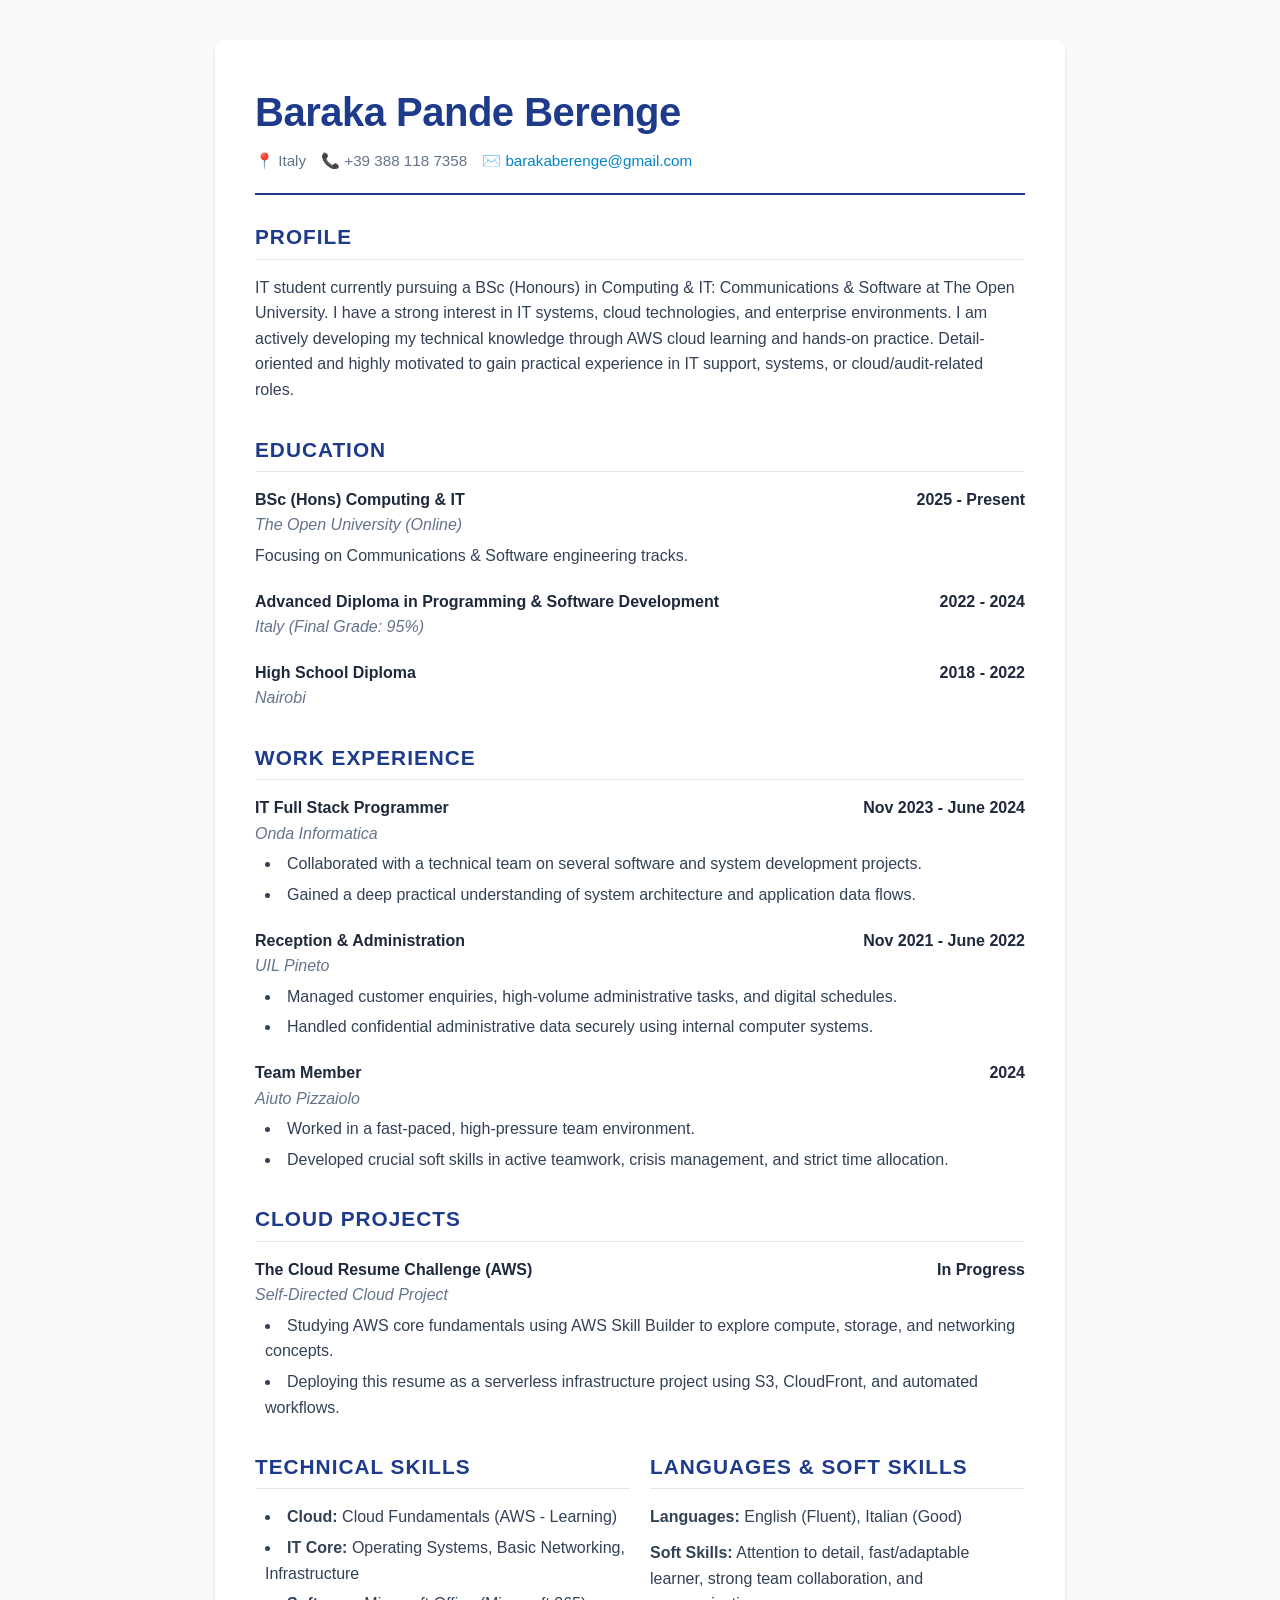
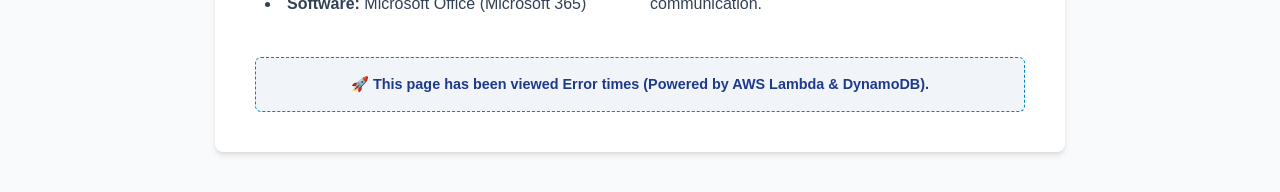
==== cv.html @ 804c8a34 "Clean tracking infrastructure configurations" ====
<!DOCTYPE html>
<html lang="en">
<head>
    <meta charset="UTF-8">
    <meta name="viewport" content="width=device-width, initial-scale=1.0">
    <title>Baraka Pande Berenge - CV</title>
    <style>
        /* Modern CSS Reset & Variables */
        :root {
            --primary-color: #1e3a8a; /* Deep Navy Blue for professional look */
            --secondary-color: #0284c7; /* Sky Blue for highlights */
            --text-color: #334155; /* Dark Slate for readability */
            --bg-color: #f8fafc; /* Light grey/blue background */
            --card-bg: #ffffff;
        }

        * {
            margin: 0;
            padding: 0;
            box-space: border-box;
            box-sizing: border-box;
        }

        body {
            font-family: 'Segoe UI', Tahoma, Geneva, Verdana, sans-serif;
            line-height: 1.6;
            color: var(--text-color);
            background-color: var(--bg-color);
            padding: 40px 20px;
        }

        .cv-container {
            max-width: 850px;
            margin: 0 auto;
            background: var(--card-bg);
            padding: 40px;
            border-radius: 8px;
            box-shadow: 0 4px 6px -1px rgba(0, 0, 0, 0.1), 0 2px 4px -1px rgba(0, 0, 0, 0.06);
        }

        /* Header Section */
        header {
            border-bottom: 2px solid var(--primary-color);
            padding-bottom: 20px;
            margin-bottom: 25px;
        }

        h1 {
            color: var(--primary-color);
            font-size: 2.5rem;
            letter-spacing: -0.5px;
            margin-bottom: 5px;
        }

        .contact-info {
            display: flex;
            flex-wrap: wrap;
            gap: 15px;
            font-size: 0.95rem;
            color: #64748b;
        }

        .contact-info a {
            color: var(--secondary-color);
            text-decoration: none;
        }

        .contact-info a:hover {
            text-decoration: underline;
        }

        /* Layout Sections */
        section {
            margin-bottom: 30px;
        }

        h2 {
            color: var(--primary-color);
            font-size: 1.3rem;
            text-transform: uppercase;
            letter-spacing: 1px;
            margin-bottom: 15px;
            border-bottom: 1px solid #e2e8f0;
            padding-bottom: 5px;
        }

        p {
            margin-bottom: 10px;
        }

        /* Job & Education Cards */
        .entry {
            margin-bottom: 20px;
        }

        .entry-header {
            display: flex;
            justify-content: space-between;
            align-items: baseline;
            font-weight: bold;
            color: #1e293b;
        }

        .entry-sub {
            font-style: italic;
            color: #64748b;
            margin-bottom: 5px;
        }

        ul {
            list-style-position: inside;
            margin-left: 10px;
        }

        li {
            margin-bottom: 5px;
        }

        /* Grid Layout for Skills/Languages */
        .skills-grid {
            display: grid;
            grid-template-columns: repeat(auto-fit, minmax(220px, 1fr));
            gap: 20px;
        }

        .skills-category h3 {
            font-size: 1.05rem;
            color: var(--secondary-color);
            margin-bottom: 8px;
        }

        /* Visitor Counter Badge Placeholder for later */
        .counter-box {
            margin-top: 30px;
            padding: 15px;
            background: #f1f5f9;
            border-radius: 6px;
            text-align: center;
            font-size: 0.9rem;
            font-weight: bold;
            color: var(--primary-color);
            border: 1px dashed var(--secondary-color);
        }

        /* Responsive adjustments */
        @media (max-width: 600px) {
            body { padding: 10px; }
            .cv-container { padding: 20px; }
            .entry-header { flex-direction: column; }
        }
    </style>
</head>
<body>

<div class="cv-container">
    <header>
        <h1>Baraka Pande Berenge</h1>
        <div class="contact-info">
            <span>📍 Italy</span>
            <span>📞 +39 388 118 7358</span>
            <span>✉️ <a href="mailto:barakaberenge@gmail.com">barakaberenge@gmail.com</a></span>
        </div>
    </header>

    <section id="profile">
        <h2>Profile</h2>
        <p>IT student currently pursuing a BSc (Honours) in Computing & IT: Communications & Software at The Open University. I have a strong interest in IT systems, cloud technologies, and enterprise environments. I am actively developing my technical knowledge through AWS cloud learning and hands-on practice. Detail-oriented and highly motivated to gain practical experience in IT support, systems, or cloud/audit-related roles.</p>
    </section>

    <section id="education">
        <h2>Education</h2>
        <div class="entry">
            <div class="entry-header">
                <span>BSc (Hons) Computing & IT</span>
                <span>2025 - Present</span>
            </div>
            <div class="entry-sub">The Open University (Online)</div>
            <p>Focusing on Communications & Software engineering tracks.</p>
        </div>
        <div class="entry">
            <div class="entry-header">
                <span>Advanced Diploma in Programming & Software Development</span>
                <span>2022 - 2024</span>
            </div>
            <div class="entry-sub">Italy (Final Grade: 95%)</div>
        </div>
        <div class="entry">
            <div class="entry-header">
                <span>High School Diploma</span>
                <span>2018 - 2022</span>
            </div>
            <div class="entry-sub">Nairobi</div>
        </div>
    </section>

    <section id="experience">
        <h2>Work Experience</h2>
        <div class="entry">
            <div class="entry-header">
                <span>IT Full Stack Programmer</span>
                <span>Nov 2023 - June 2024</span>
            </div>
            <div class="entry-sub">Onda Informatica</div>
            <ul>
                <li>Collaborated with a technical team on several software and system development projects.</li>
                <li>Gained a deep practical understanding of system architecture and application data flows.</li>
            </ul>
        </div>
        <div class="entry">
            <div class="entry-header">
                <span>Reception & Administration</span>
                <span>Nov 2021 - June 2022</span>
            </div>
            <div class="entry-sub">UIL Pineto</div>
            <ul>
                <li>Managed customer enquiries, high-volume administrative tasks, and digital schedules.</li>
                <li>Handled confidential administrative data securely using internal computer systems.</li>
            </ul>
        </div>
        <div class="entry">
            <div class="entry-header">
                <span>Team Member</span>
                <span>2024</span>
            </div>
            <div class="entry-sub">Aiuto Pizzaiolo</div>
            <ul>
                <li>Worked in a fast-paced, high-pressure team environment.</li>
                <li>Developed crucial soft skills in active teamwork, crisis management, and strict time allocation.</li>
            </ul>
        </div>
    </section>

    <section id="projects">
        <h2>Cloud Projects</h2>
        <div class="entry">
            <div class="entry-header">
                <span>The Cloud Resume Challenge (AWS)</span>
                <span>In Progress</span>
            </div>
            <div class="entry-sub">Self-Directed Cloud Project</div>
            <ul>
                <li>Studying AWS core fundamentals using AWS Skill Builder to explore compute, storage, and networking concepts.</li>
                <li>Deploying this resume as a serverless infrastructure project using S3, CloudFront, and automated workflows.</li>
            </ul>
        </div>
    </section>

    <section id="skills-languages">
        <div class="skills-grid">
            <div class="skills-category">
                <h2>Technical Skills</h2>
                <ul>
                    <li><strong>Cloud:</strong> Cloud Fundamentals (AWS - Learning)</li>
                    <li><strong>IT Core:</strong> Operating Systems, Basic Networking, Infrastructure</li>
                    <li><strong>Software:</strong> Microsoft Office (Microsoft 365)</li>
                </ul>
            </div>
            <div class="skills-category">
                <h2>Languages & Soft Skills</h2>
                <p><strong>Languages:</strong> English (Fluent), Italian (Good)</p>
                <p><strong>Soft Skills:</strong> Attention to detail, fast/adaptable learner, strong team collaboration, and communication.</p>
            </div>
        </div>
    </section>

    <div class="counter-box">
        🚀 This page has been viewed <span id="counter">0</span> times (Powered by AWS Lambda & DynamoDB).
    </div>
</div>
<script>
    // Your live production AWS API Gateway Backend Endpoint
    const apiEndpoint = "https://y3ky04adz8.execute-api.eu-north-1.amazonaws.com/getcount";

    async function getVisitorCount() {
        try {
            // Checks to make sure the endpoint string exists and isn't empty
            if (apiEndpoint) {
                const response = await fetch(apiEndpoint);
                const data = await response.json();
                document.getElementById("counter").innerText = data.count;
            } else {
                document.getElementById("counter").innerText = "0 (API pending)";
            }
        } catch (error) {
            console.error("Error fetching visitor count:", error);
            document.getElementById("counter").innerText = "Error";
        }
    }
    
    // When the page loads, call the function
    window.onload = getVisitorCount;
</script>

</body>
</html>
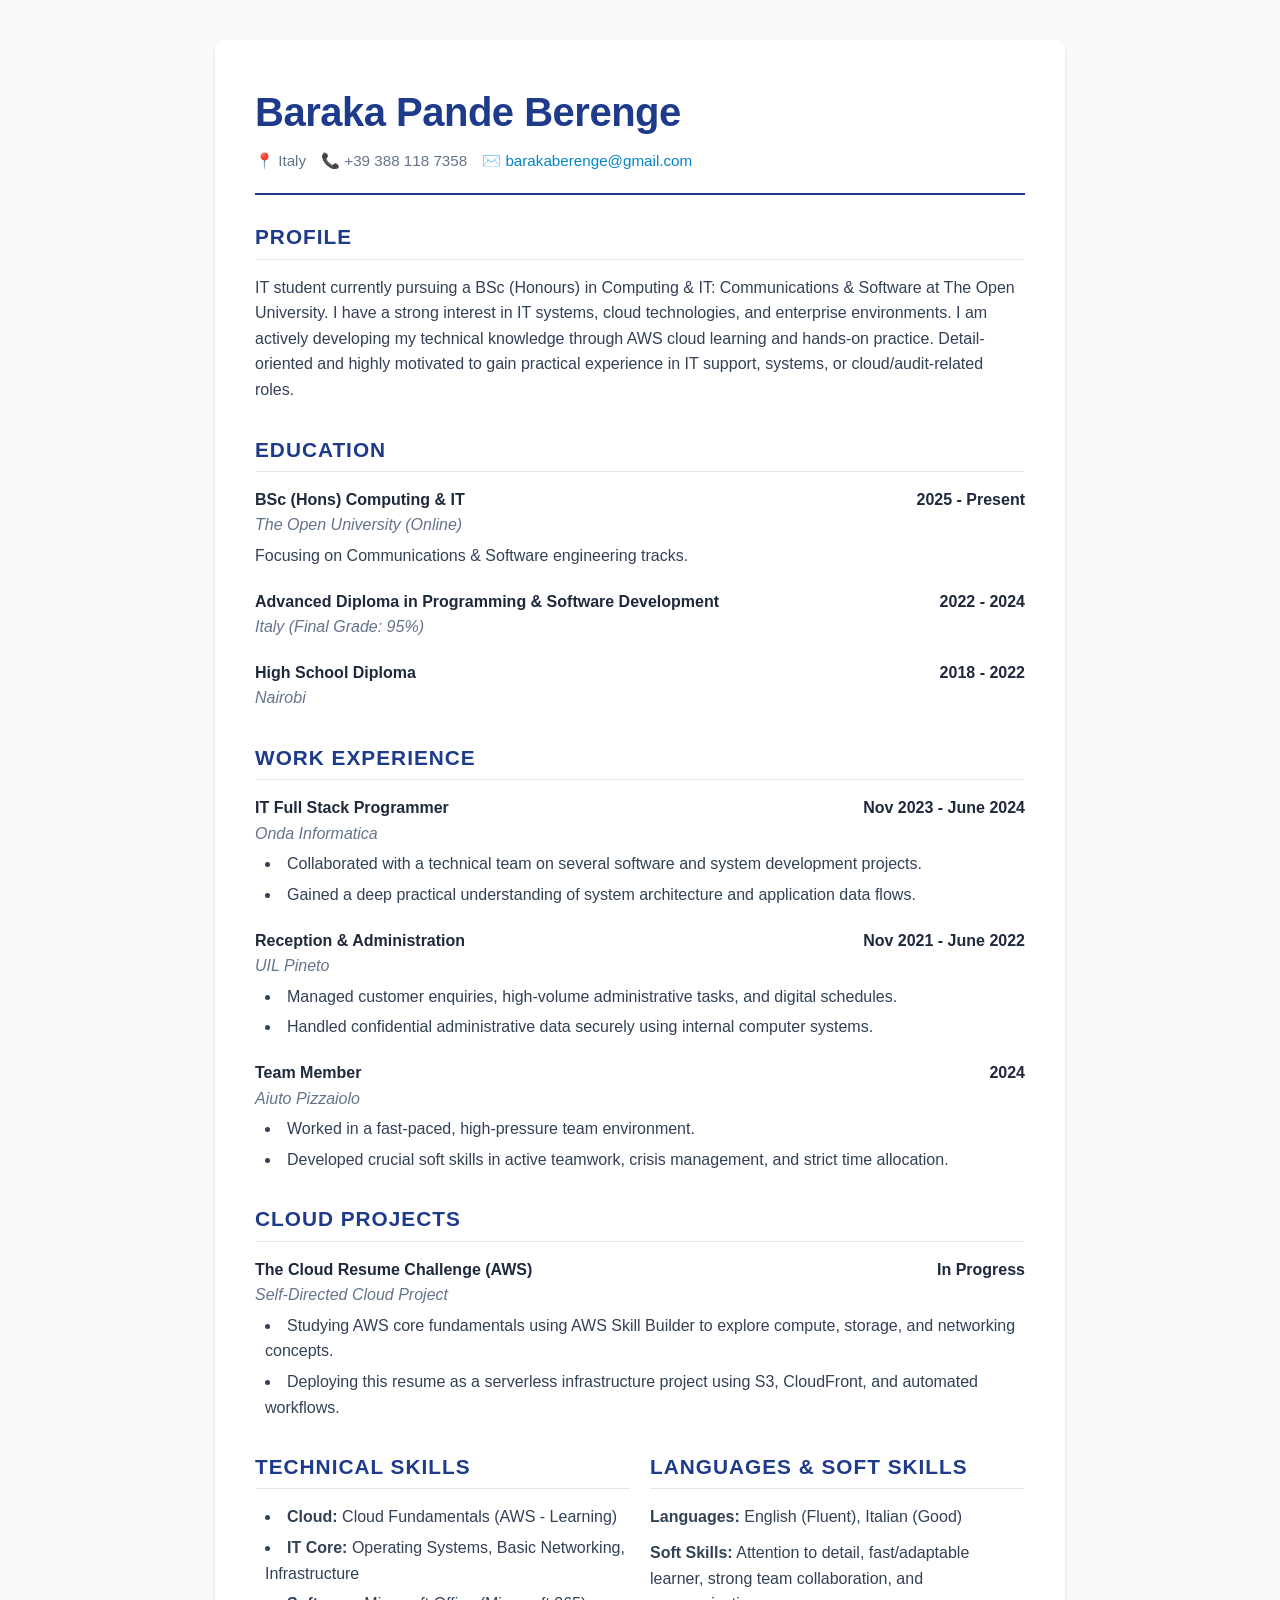
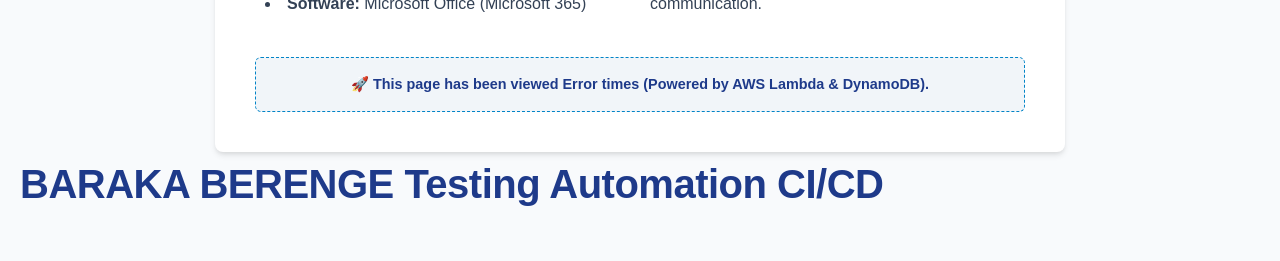
==== commit 055a37f9: "Testing if the AUtomation on Git Works" ====
--- a/cv.html
+++ b/cv.html
@@ -291,5 +291,7 @@
     window.onload = getVisitorCount;
 </script>
 
+<h1>BARAKA BERENGE Testing Automation CI/CD</h1>
+
 </body>
 </html>
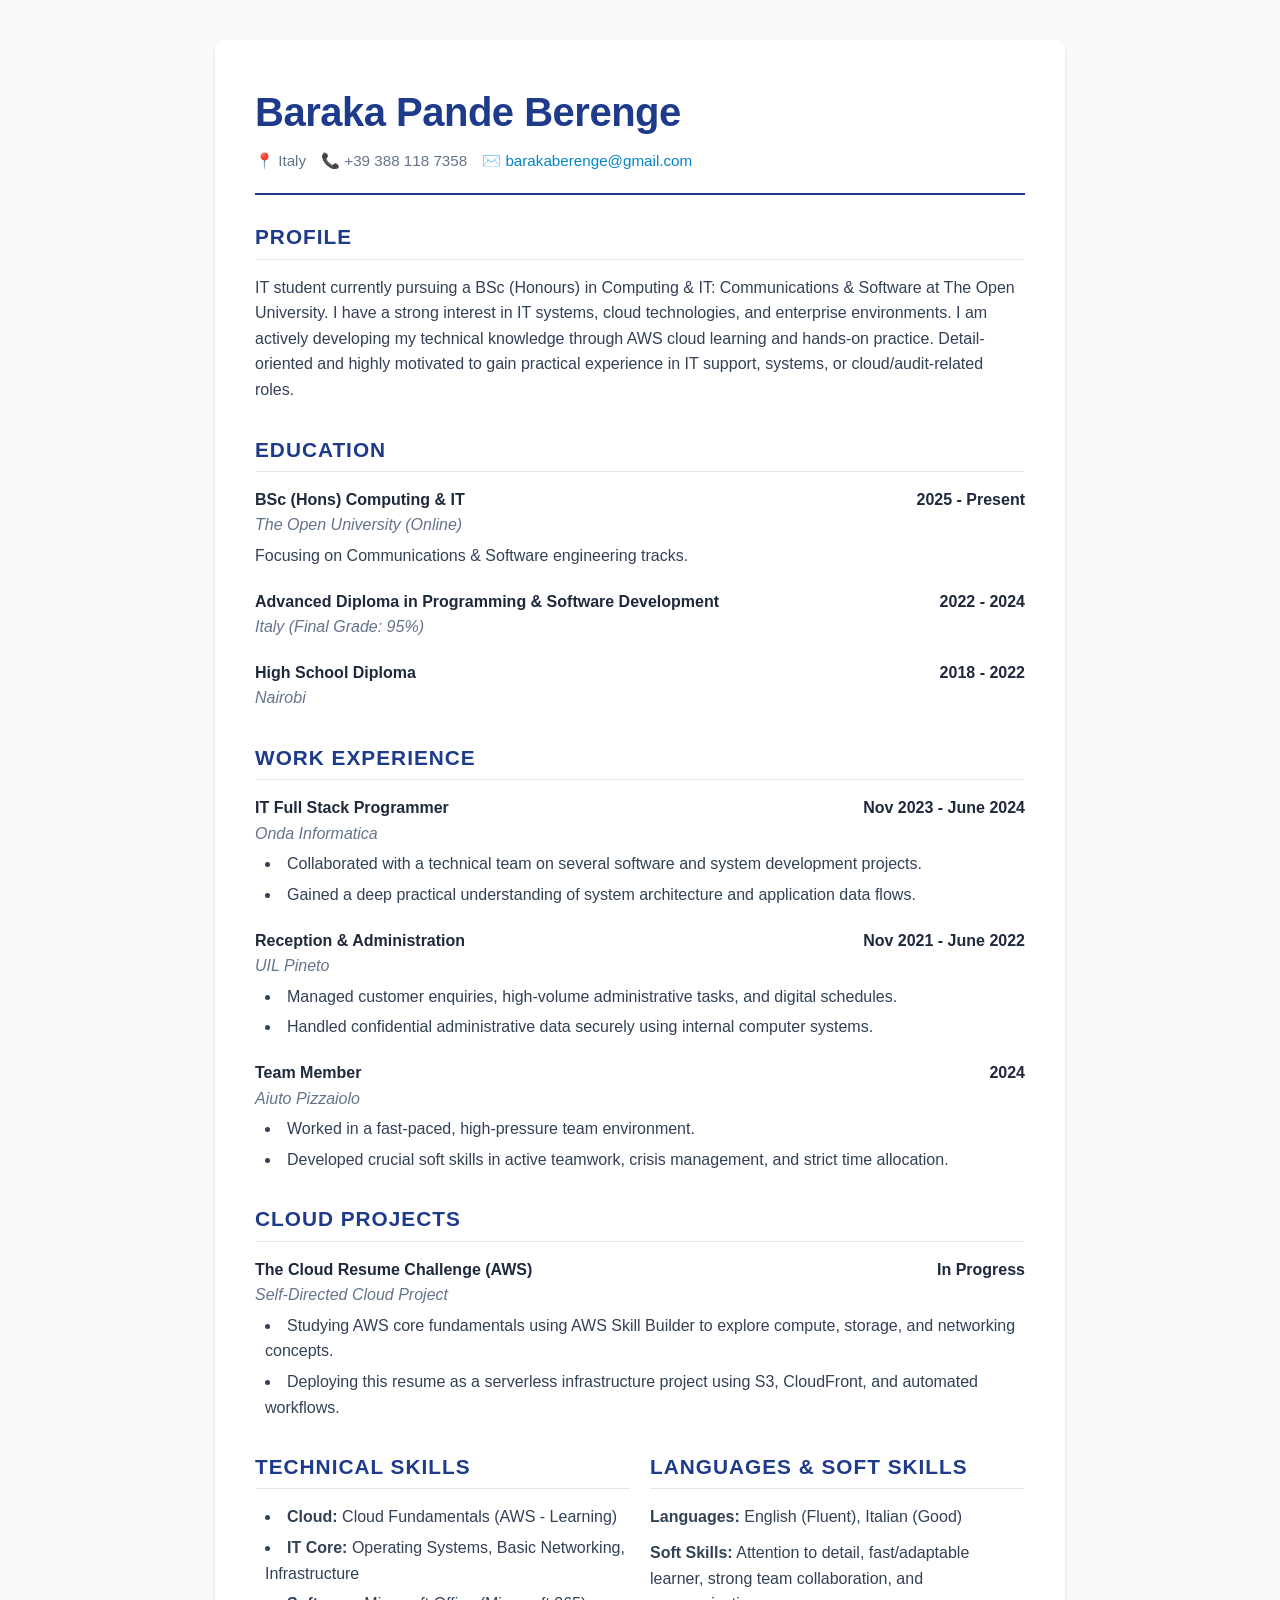
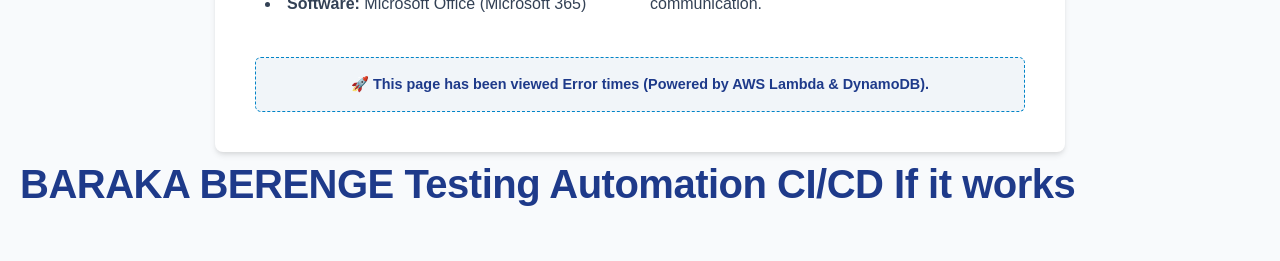
==== commit 4b27ee82: "Retrying Automation Test" ====
--- a/cv.html
+++ b/cv.html
@@ -291,7 +291,7 @@
     window.onload = getVisitorCount;
 </script>
 
-<h1>BARAKA BERENGE Testing Automation CI/CD</h1>
+<h1>BARAKA BERENGE Testing Automation CI/CD If it works</h1>
 
 </body>
 </html>
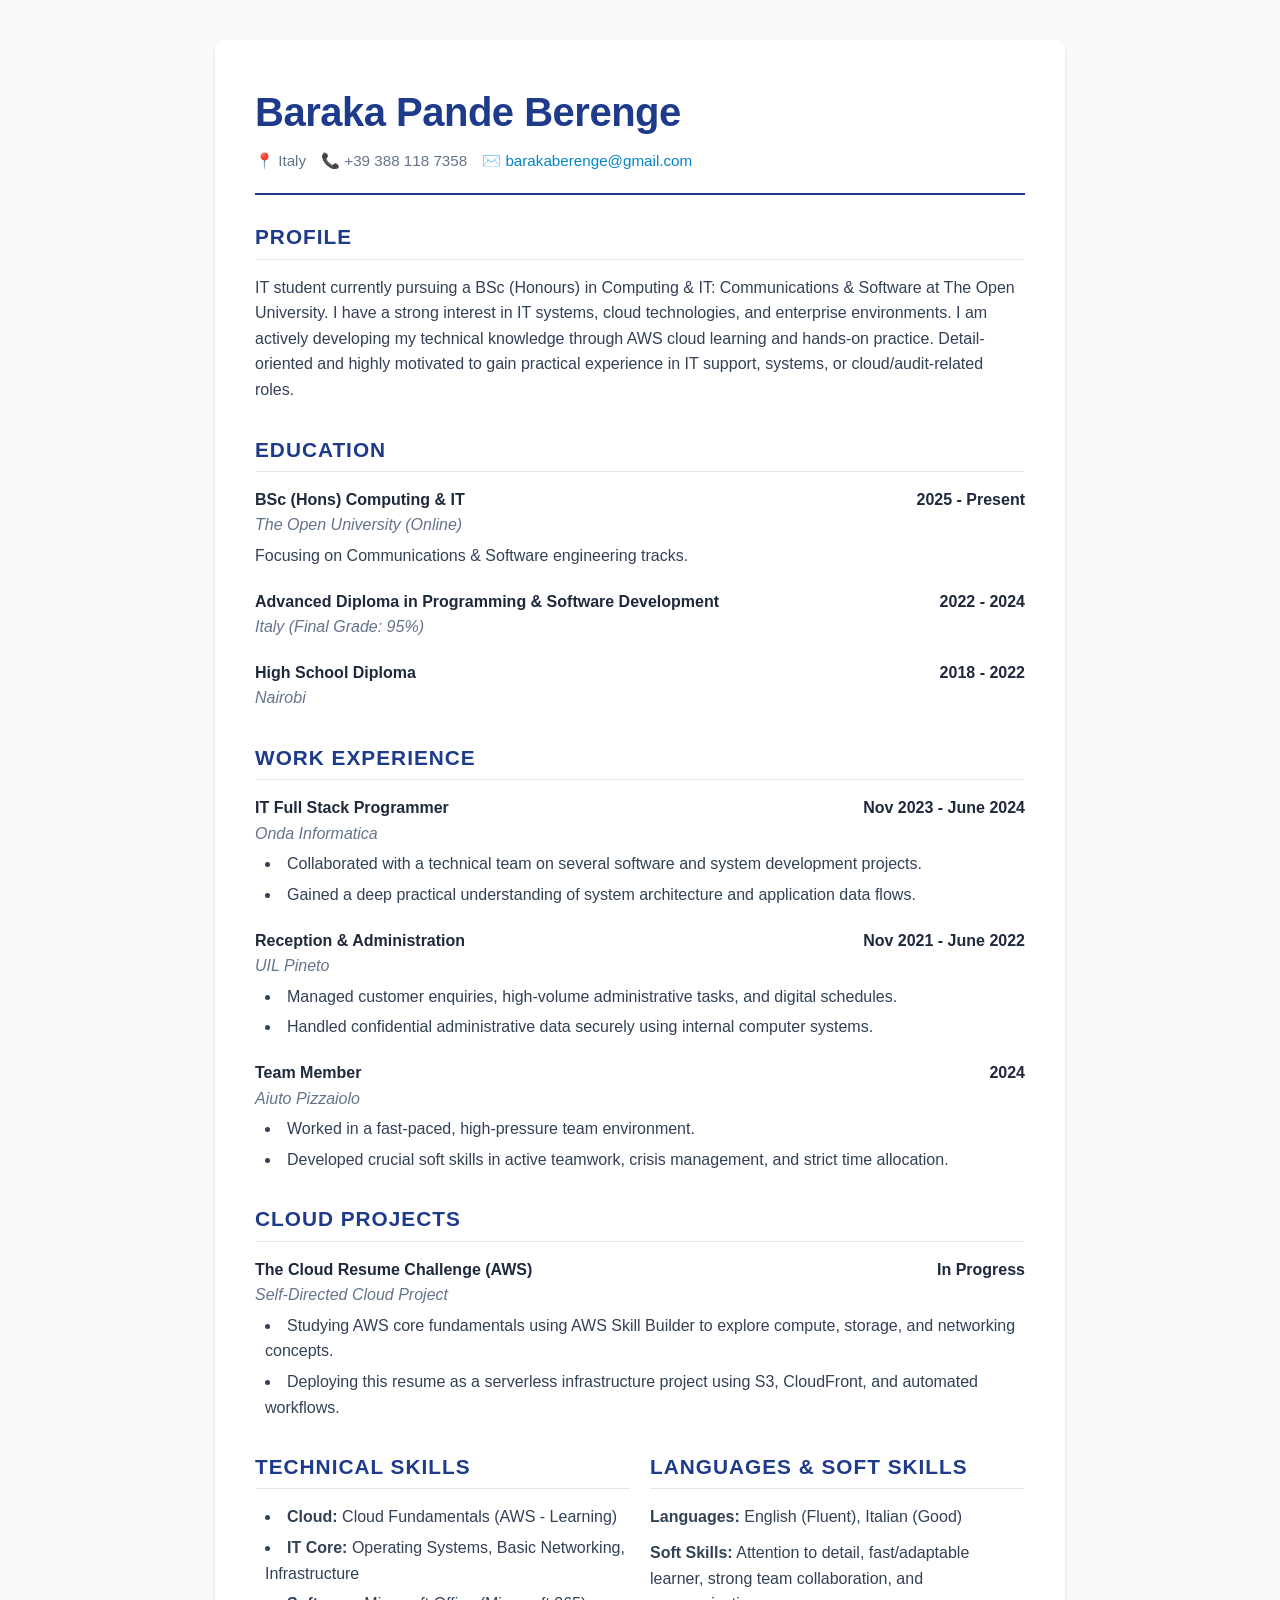
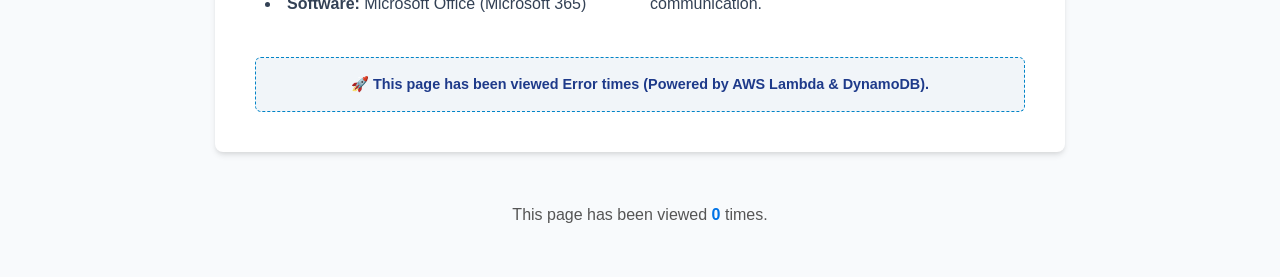
==== commit d28b5701: "Integrated Javascript fetch counter into frontend asset" ====
--- a/cv.html
+++ b/cv.html
@@ -1,297 +1,361 @@
-<!DOCTYPE html>
+<!doctype html>
 <html lang="en">
-<head>
-    <meta charset="UTF-8">
-    <meta name="viewport" content="width=device-width, initial-scale=1.0">
+  <head>
+    <meta charset="UTF-8" />
+    <meta name="viewport" content="width=device-width, initial-scale=1.0" />
     <title>Baraka Pande Berenge - CV</title>
     <style>
-        /* Modern CSS Reset & Variables */
-        :root {
-            --primary-color: #1e3a8a; /* Deep Navy Blue for professional look */
-            --secondary-color: #0284c7; /* Sky Blue for highlights */
-            --text-color: #334155; /* Dark Slate for readability */
-            --bg-color: #f8fafc; /* Light grey/blue background */
-            --card-bg: #ffffff;
+      /* Modern CSS Reset & Variables */
+      :root {
+        --primary-color: #1e3a8a; /* Deep Navy Blue for professional look */
+        --secondary-color: #0284c7; /* Sky Blue for highlights */
+        --text-color: #334155; /* Dark Slate for readability */
+        --bg-color: #f8fafc; /* Light grey/blue background */
+        --card-bg: #ffffff;
+      }
+
+      * {
+        margin: 0;
+        padding: 0;
+        box-space: border-box;
+        box-sizing: border-box;
+      }
+
+      body {
+        font-family: "Segoe UI", Tahoma, Geneva, Verdana, sans-serif;
+        line-height: 1.6;
+        color: var(--text-color);
+        background-color: var(--bg-color);
+        padding: 40px 20px;
+      }
+
+      .cv-container {
+        max-width: 850px;
+        margin: 0 auto;
+        background: var(--card-bg);
+        padding: 40px;
+        border-radius: 8px;
+        box-shadow:
+          0 4px 6px -1px rgba(0, 0, 0, 0.1),
+          0 2px 4px -1px rgba(0, 0, 0, 0.06);
+      }
+
+      /* Header Section */
+      header {
+        border-bottom: 2px solid var(--primary-color);
+        padding-bottom: 20px;
+        margin-bottom: 25px;
+      }
+
+      h1 {
+        color: var(--primary-color);
+        font-size: 2.5rem;
+        letter-spacing: -0.5px;
+        margin-bottom: 5px;
+      }
+
+      .contact-info {
+        display: flex;
+        flex-wrap: wrap;
+        gap: 15px;
+        font-size: 0.95rem;
+        color: #64748b;
+      }
+
+      .contact-info a {
+        color: var(--secondary-color);
+        text-decoration: none;
+      }
+
+      .contact-info a:hover {
+        text-decoration: underline;
+      }
+
+      /* Layout Sections */
+      section {
+        margin-bottom: 30px;
+      }
+
+      h2 {
+        color: var(--primary-color);
+        font-size: 1.3rem;
+        text-transform: uppercase;
+        letter-spacing: 1px;
+        margin-bottom: 15px;
+        border-bottom: 1px solid #e2e8f0;
+        padding-bottom: 5px;
+      }
+
+      p {
+        margin-bottom: 10px;
+      }
+
+      /* Job & Education Cards */
+      .entry {
+        margin-bottom: 20px;
+      }
+
+      .entry-header {
+        display: flex;
+        justify-content: space-between;
+        align-items: baseline;
+        font-weight: bold;
+        color: #1e293b;
+      }
+
+      .entry-sub {
+        font-style: italic;
+        color: #64748b;
+        margin-bottom: 5px;
+      }
+
+      ul {
+        list-style-position: inside;
+        margin-left: 10px;
+      }
+
+      li {
+        margin-bottom: 5px;
+      }
+
+      /* Grid Layout for Skills/Languages */
+      .skills-grid {
+        display: grid;
+        grid-template-columns: repeat(auto-fit, minmax(220px, 1fr));
+        gap: 20px;
+      }
+
+      .skills-category h3 {
+        font-size: 1.05rem;
+        color: var(--secondary-color);
+        margin-bottom: 8px;
+      }
+
+      /* Visitor Counter Badge Placeholder for later */
+      .counter-box {
+        margin-top: 30px;
+        padding: 15px;
+        background: #f1f5f9;
+        border-radius: 6px;
+        text-align: center;
+        font-size: 0.9rem;
+        font-weight: bold;
+        color: var(--primary-color);
+        border: 1px dashed var(--secondary-color);
+      }
+
+      /* Responsive adjustments */
+      @media (max-width: 600px) {
+        body {
+          padding: 10px;
         }
-
-        * {
-            margin: 0;
-            padding: 0;
-            box-space: border-box;
-            box-sizing: border-box;
+        .cv-container {
+          padding: 20px;
         }
-
-        body {
-            font-family: 'Segoe UI', Tahoma, Geneva, Verdana, sans-serif;
-            line-height: 1.6;
-            color: var(--text-color);
-            background-color: var(--bg-color);
-            padding: 40px 20px;
+        .entry-header {
+          flex-direction: column;
         }
-
-        .cv-container {
-            max-width: 850px;
-            margin: 0 auto;
-            background: var(--card-bg);
-            padding: 40px;
-            border-radius: 8px;
-            box-shadow: 0 4px 6px -1px rgba(0, 0, 0, 0.1), 0 2px 4px -1px rgba(0, 0, 0, 0.06);
-        }
-
-        /* Header Section */
-        header {
-            border-bottom: 2px solid var(--primary-color);
-            padding-bottom: 20px;
-            margin-bottom: 25px;
-        }
-
-        h1 {
-            color: var(--primary-color);
-            font-size: 2.5rem;
-            letter-spacing: -0.5px;
-            margin-bottom: 5px;
-        }
-
-        .contact-info {
-            display: flex;
-            flex-wrap: wrap;
-            gap: 15px;
-            font-size: 0.95rem;
-            color: #64748b;
-        }
-
-        .contact-info a {
-            color: var(--secondary-color);
-            text-decoration: none;
-        }
-
-        .contact-info a:hover {
-            text-decoration: underline;
-        }
-
-        /* Layout Sections */
-        section {
-            margin-bottom: 30px;
-        }
-
-        h2 {
-            color: var(--primary-color);
-            font-size: 1.3rem;
-            text-transform: uppercase;
-            letter-spacing: 1px;
-            margin-bottom: 15px;
-            border-bottom: 1px solid #e2e8f0;
-            padding-bottom: 5px;
-        }
-
-        p {
-            margin-bottom: 10px;
-        }
-
-        /* Job & Education Cards */
-        .entry {
-            margin-bottom: 20px;
-        }
-
-        .entry-header {
-            display: flex;
-            justify-content: space-between;
-            align-items: baseline;
-            font-weight: bold;
-            color: #1e293b;
-        }
-
-        .entry-sub {
-            font-style: italic;
-            color: #64748b;
-            margin-bottom: 5px;
-        }
-
-        ul {
-            list-style-position: inside;
-            margin-left: 10px;
-        }
-
-        li {
-            margin-bottom: 5px;
-        }
-
-        /* Grid Layout for Skills/Languages */
-        .skills-grid {
-            display: grid;
-            grid-template-columns: repeat(auto-fit, minmax(220px, 1fr));
-            gap: 20px;
-        }
-
-        .skills-category h3 {
-            font-size: 1.05rem;
-            color: var(--secondary-color);
-            margin-bottom: 8px;
-        }
-
-        /* Visitor Counter Badge Placeholder for later */
-        .counter-box {
-            margin-top: 30px;
-            padding: 15px;
-            background: #f1f5f9;
-            border-radius: 6px;
-            text-align: center;
-            font-size: 0.9rem;
-            font-weight: bold;
-            color: var(--primary-color);
-            border: 1px dashed var(--secondary-color);
-        }
-
-        /* Responsive adjustments */
-        @media (max-width: 600px) {
-            body { padding: 10px; }
-            .cv-container { padding: 20px; }
-            .entry-header { flex-direction: column; }
-        }
+      }
     </style>
-</head>
-<body>
-
-<div class="cv-container">
-    <header>
+  </head>
+  <body>
+    <div class="cv-container">
+      <header>
         <h1>Baraka Pande Berenge</h1>
         <div class="contact-info">
-            <span>📍 Italy</span>
-            <span>📞 +39 388 118 7358</span>
-            <span>✉️ <a href="mailto:barakaberenge@gmail.com">barakaberenge@gmail.com</a></span>
-        </div>
-    </header>
-
-    <section id="profile">
+          <span>📍 Italy</span>
+          <span>📞 +39 388 118 7358</span>
+          <span
+            >✉️
+            <a href="mailto:barakaberenge@gmail.com"
+              >barakaberenge@gmail.com</a
+            ></span
+          >
+        </div>
+      </header>
+
+      <section id="profile">
         <h2>Profile</h2>
-        <p>IT student currently pursuing a BSc (Honours) in Computing & IT: Communications & Software at The Open University. I have a strong interest in IT systems, cloud technologies, and enterprise environments. I am actively developing my technical knowledge through AWS cloud learning and hands-on practice. Detail-oriented and highly motivated to gain practical experience in IT support, systems, or cloud/audit-related roles.</p>
-    </section>
-
-    <section id="education">
+        <p>
+          IT student currently pursuing a BSc (Honours) in Computing & IT:
+          Communications & Software at The Open University. I have a strong
+          interest in IT systems, cloud technologies, and enterprise
+          environments. I am actively developing my technical knowledge through
+          AWS cloud learning and hands-on practice. Detail-oriented and highly
+          motivated to gain practical experience in IT support, systems, or
+          cloud/audit-related roles.
+        </p>
+      </section>
+
+      <section id="education">
         <h2>Education</h2>
         <div class="entry">
-            <div class="entry-header">
-                <span>BSc (Hons) Computing & IT</span>
-                <span>2025 - Present</span>
-            </div>
-            <div class="entry-sub">The Open University (Online)</div>
-            <p>Focusing on Communications & Software engineering tracks.</p>
-        </div>
-        <div class="entry">
-            <div class="entry-header">
-                <span>Advanced Diploma in Programming & Software Development</span>
-                <span>2022 - 2024</span>
-            </div>
-            <div class="entry-sub">Italy (Final Grade: 95%)</div>
-        </div>
-        <div class="entry">
-            <div class="entry-header">
-                <span>High School Diploma</span>
-                <span>2018 - 2022</span>
-            </div>
-            <div class="entry-sub">Nairobi</div>
-        </div>
-    </section>
-
-    <section id="experience">
+          <div class="entry-header">
+            <span>BSc (Hons) Computing & IT</span>
+            <span>2025 - Present</span>
+          </div>
+          <div class="entry-sub">The Open University (Online)</div>
+          <p>Focusing on Communications & Software engineering tracks.</p>
+        </div>
+        <div class="entry">
+          <div class="entry-header">
+            <span>Advanced Diploma in Programming & Software Development</span>
+            <span>2022 - 2024</span>
+          </div>
+          <div class="entry-sub">Italy (Final Grade: 95%)</div>
+        </div>
+        <div class="entry">
+          <div class="entry-header">
+            <span>High School Diploma</span>
+            <span>2018 - 2022</span>
+          </div>
+          <div class="entry-sub">Nairobi</div>
+        </div>
+      </section>
+
+      <section id="experience">
         <h2>Work Experience</h2>
         <div class="entry">
-            <div class="entry-header">
-                <span>IT Full Stack Programmer</span>
-                <span>Nov 2023 - June 2024</span>
-            </div>
-            <div class="entry-sub">Onda Informatica</div>
+          <div class="entry-header">
+            <span>IT Full Stack Programmer</span>
+            <span>Nov 2023 - June 2024</span>
+          </div>
+          <div class="entry-sub">Onda Informatica</div>
+          <ul>
+            <li>
+              Collaborated with a technical team on several software and system
+              development projects.
+            </li>
+            <li>
+              Gained a deep practical understanding of system architecture and
+              application data flows.
+            </li>
+          </ul>
+        </div>
+        <div class="entry">
+          <div class="entry-header">
+            <span>Reception & Administration</span>
+            <span>Nov 2021 - June 2022</span>
+          </div>
+          <div class="entry-sub">UIL Pineto</div>
+          <ul>
+            <li>
+              Managed customer enquiries, high-volume administrative tasks, and
+              digital schedules.
+            </li>
+            <li>
+              Handled confidential administrative data securely using internal
+              computer systems.
+            </li>
+          </ul>
+        </div>
+        <div class="entry">
+          <div class="entry-header">
+            <span>Team Member</span>
+            <span>2024</span>
+          </div>
+          <div class="entry-sub">Aiuto Pizzaiolo</div>
+          <ul>
+            <li>Worked in a fast-paced, high-pressure team environment.</li>
+            <li>
+              Developed crucial soft skills in active teamwork, crisis
+              management, and strict time allocation.
+            </li>
+          </ul>
+        </div>
+      </section>
+
+      <section id="projects">
+        <h2>Cloud Projects</h2>
+        <div class="entry">
+          <div class="entry-header">
+            <span>The Cloud Resume Challenge (AWS)</span>
+            <span>In Progress</span>
+          </div>
+          <div class="entry-sub">Self-Directed Cloud Project</div>
+          <ul>
+            <li>
+              Studying AWS core fundamentals using AWS Skill Builder to explore
+              compute, storage, and networking concepts.
+            </li>
+            <li>
+              Deploying this resume as a serverless infrastructure project using
+              S3, CloudFront, and automated workflows.
+            </li>
+          </ul>
+        </div>
+      </section>
+
+      <section id="skills-languages">
+        <div class="skills-grid">
+          <div class="skills-category">
+            <h2>Technical Skills</h2>
             <ul>
-                <li>Collaborated with a technical team on several software and system development projects.</li>
-                <li>Gained a deep practical understanding of system architecture and application data flows.</li>
+              <li>
+                <strong>Cloud:</strong> Cloud Fundamentals (AWS - Learning)
+              </li>
+              <li>
+                <strong>IT Core:</strong> Operating Systems, Basic Networking,
+                Infrastructure
+              </li>
+              <li>
+                <strong>Software:</strong> Microsoft Office (Microsoft 365)
+              </li>
             </ul>
-        </div>
-        <div class="entry">
-            <div class="entry-header">
-                <span>Reception & Administration</span>
-                <span>Nov 2021 - June 2022</span>
-            </div>
-            <div class="entry-sub">UIL Pineto</div>
-            <ul>
-                <li>Managed customer enquiries, high-volume administrative tasks, and digital schedules.</li>
-                <li>Handled confidential administrative data securely using internal computer systems.</li>
-            </ul>
-        </div>
-        <div class="entry">
-            <div class="entry-header">
-                <span>Team Member</span>
-                <span>2024</span>
-            </div>
-            <div class="entry-sub">Aiuto Pizzaiolo</div>
-            <ul>
-                <li>Worked in a fast-paced, high-pressure team environment.</li>
-                <li>Developed crucial soft skills in active teamwork, crisis management, and strict time allocation.</li>
-            </ul>
-        </div>
-    </section>
-
-    <section id="projects">
-        <h2>Cloud Projects</h2>
-        <div class="entry">
-            <div class="entry-header">
-                <span>The Cloud Resume Challenge (AWS)</span>
-                <span>In Progress</span>
-            </div>
-            <div class="entry-sub">Self-Directed Cloud Project</div>
-            <ul>
-                <li>Studying AWS core fundamentals using AWS Skill Builder to explore compute, storage, and networking concepts.</li>
-                <li>Deploying this resume as a serverless infrastructure project using S3, CloudFront, and automated workflows.</li>
-            </ul>
-        </div>
-    </section>
-
-    <section id="skills-languages">
-        <div class="skills-grid">
-            <div class="skills-category">
-                <h2>Technical Skills</h2>
-                <ul>
-                    <li><strong>Cloud:</strong> Cloud Fundamentals (AWS - Learning)</li>
-                    <li><strong>IT Core:</strong> Operating Systems, Basic Networking, Infrastructure</li>
-                    <li><strong>Software:</strong> Microsoft Office (Microsoft 365)</li>
-                </ul>
-            </div>
-            <div class="skills-category">
-                <h2>Languages & Soft Skills</h2>
-                <p><strong>Languages:</strong> English (Fluent), Italian (Good)</p>
-                <p><strong>Soft Skills:</strong> Attention to detail, fast/adaptable learner, strong team collaboration, and communication.</p>
-            </div>
-        </div>
-    </section>
-
-    <div class="counter-box">
-        🚀 This page has been viewed <span id="counter">0</span> times (Powered by AWS Lambda & DynamoDB).
+          </div>
+          <div class="skills-category">
+            <h2>Languages & Soft Skills</h2>
+            <p><strong>Languages:</strong> English (Fluent), Italian (Good)</p>
+            <p>
+              <strong>Soft Skills:</strong> Attention to detail, fast/adaptable
+              learner, strong team collaboration, and communication.
+            </p>
+          </div>
+        </div>
+      </section>
+
+      <div class="counter-box">
+        🚀 This page has been viewed <span id="counter">0</span> times (Powered
+        by AWS Lambda & DynamoDB).
+      </div>
     </div>
-</div>
-<script>
-    // Your live production AWS API Gateway Backend Endpoint
-    const apiEndpoint = "https://y3ky04adz8.execute-api.eu-north-1.amazonaws.com/getcount";
-
-    async function getVisitorCount() {
+    <div
+      style="
+        text-align: center;
+        margin-top: 50px;
+        font-family: sans-serif;
+        color: #555;
+      "
+    >
+      <p>
+        This page has been viewed
+        <span id="counter" style="font-weight: bold; color: #0073e6">0</span>
+        times.
+      </p>
+    </div>
+    <script>
+      // Your live production AWS API Gateway Backend Endpoint
+      const apiEndpoint =
+        "https://y3ky04adz8.execute-api.eu-north-1.amazonaws.com/counter";
+
+      async function getVisitorCount() {
         try {
-            // Checks to make sure the endpoint string exists and isn't empty
-            if (apiEndpoint) {
-                const response = await fetch(apiEndpoint);
-                const data = await response.json();
-                document.getElementById("counter").innerText = data.count;
-            } else {
-                document.getElementById("counter").innerText = "0 (API pending)";
-            }
+          // Checks to make sure the endpoint string exists and isn't empty
+          if (apiEndpoint) {
+            const response = await fetch(apiEndpoint);
+            const data = await response.json();
+            document.getElementById("counter").innerText = data.count;
+          } else {
+            document.getElementById("counter").innerText = "0 (API pending)";
+          }
         } catch (error) {
-            console.error("Error fetching visitor count:", error);
-            document.getElementById("counter").innerText = "Error";
+          console.error("Error fetching visitor count:", error);
+          document.getElementById("counter").innerText = "Error";
         }
-    }
-    
-    // When the page loads, call the function
-    window.onload = getVisitorCount;
-</script>
-
-<h1>BARAKA BERENGE Testing Automation CI/CD If it works</h1>
-
-</body>
-</html>+      }
+
+      // When the page loads, call the function
+      window.onload = getVisitorCount;
+    </script>
+  </body>
+</html>
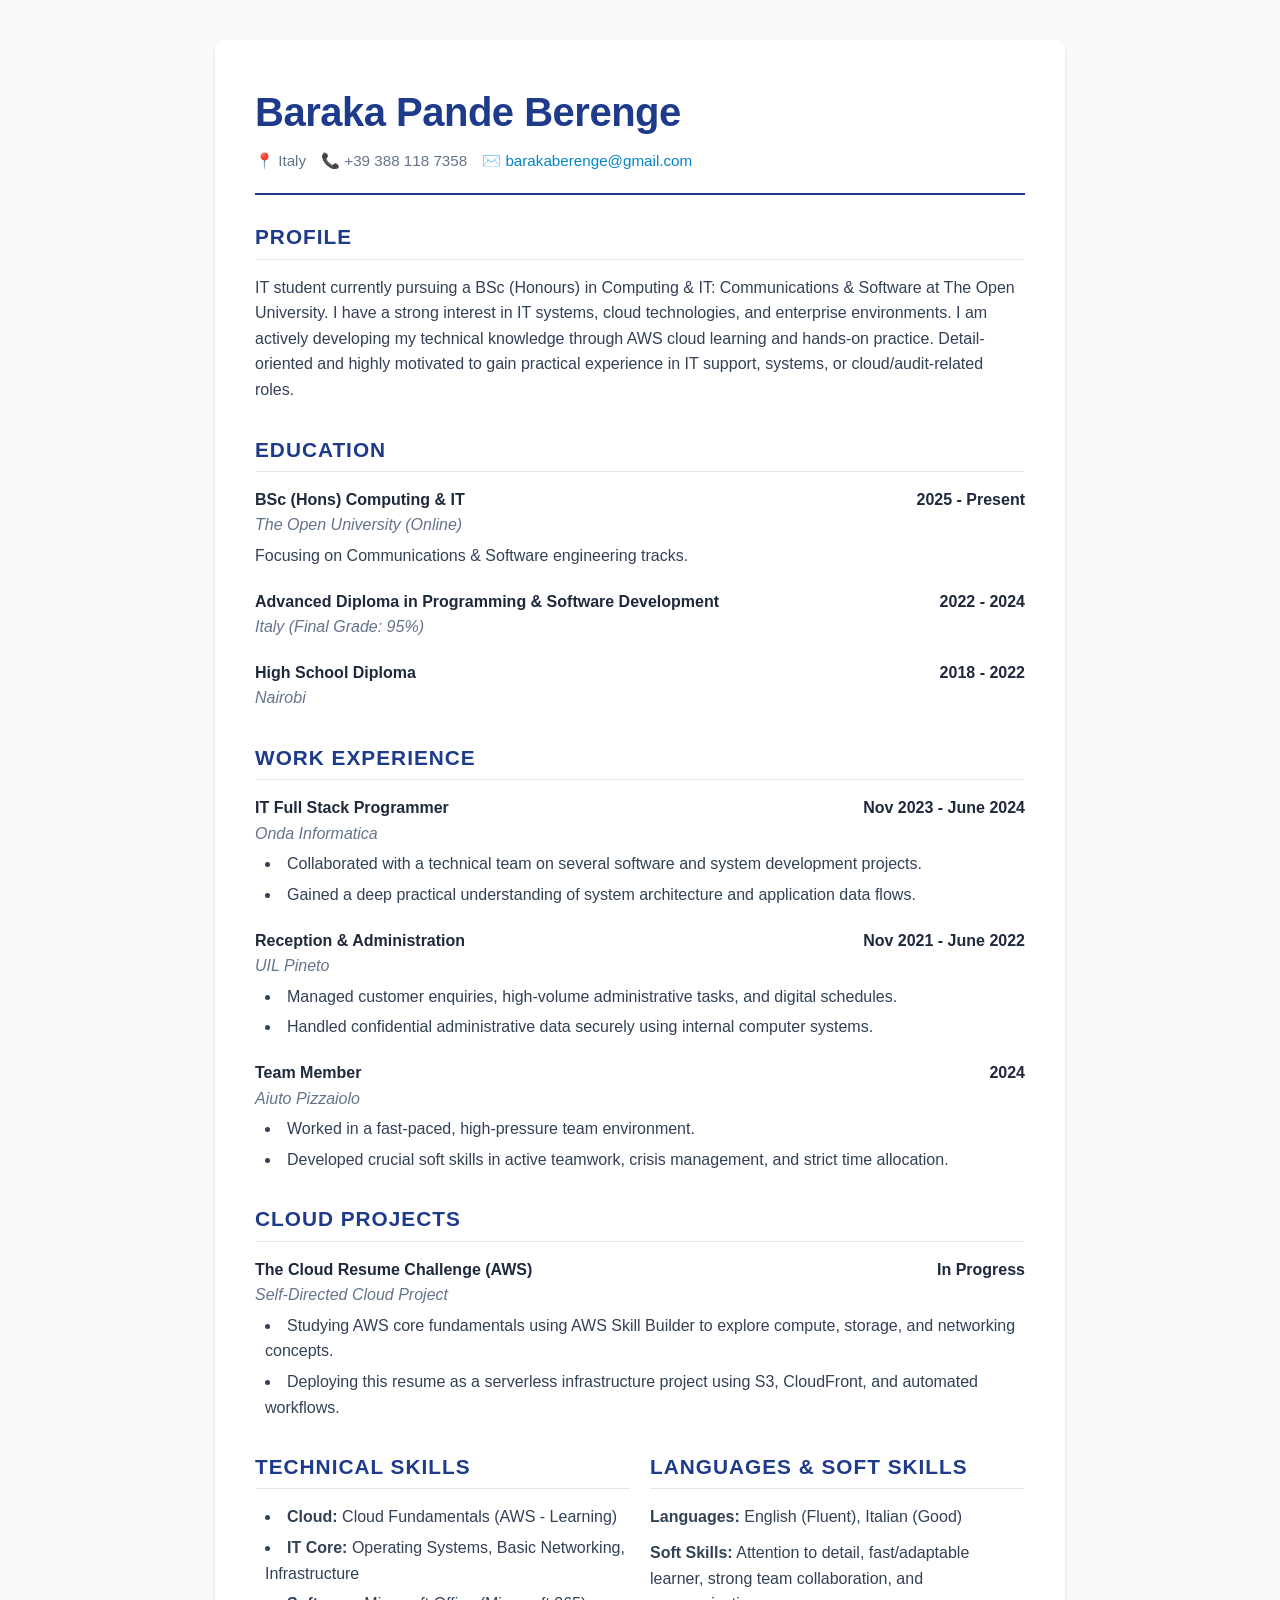
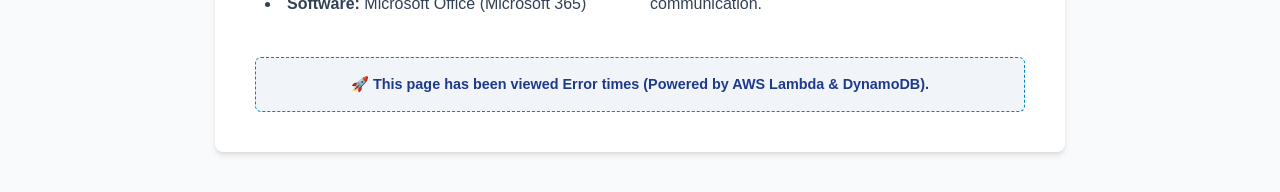
==== commit 927d050f: "Refined HTML" ====
--- a/cv.html
+++ b/cv.html
@@ -319,20 +319,7 @@
         by AWS Lambda & DynamoDB).
       </div>
     </div>
-    <div
-      style="
-        text-align: center;
-        margin-top: 50px;
-        font-family: sans-serif;
-        color: #555;
-      "
-    >
-      <p>
-        This page has been viewed
-        <span id="counter" style="font-weight: bold; color: #0073e6">0</span>
-        times.
-      </p>
-    </div>
+
     <script>
       // Your live production AWS API Gateway Backend Endpoint
       const apiEndpoint =
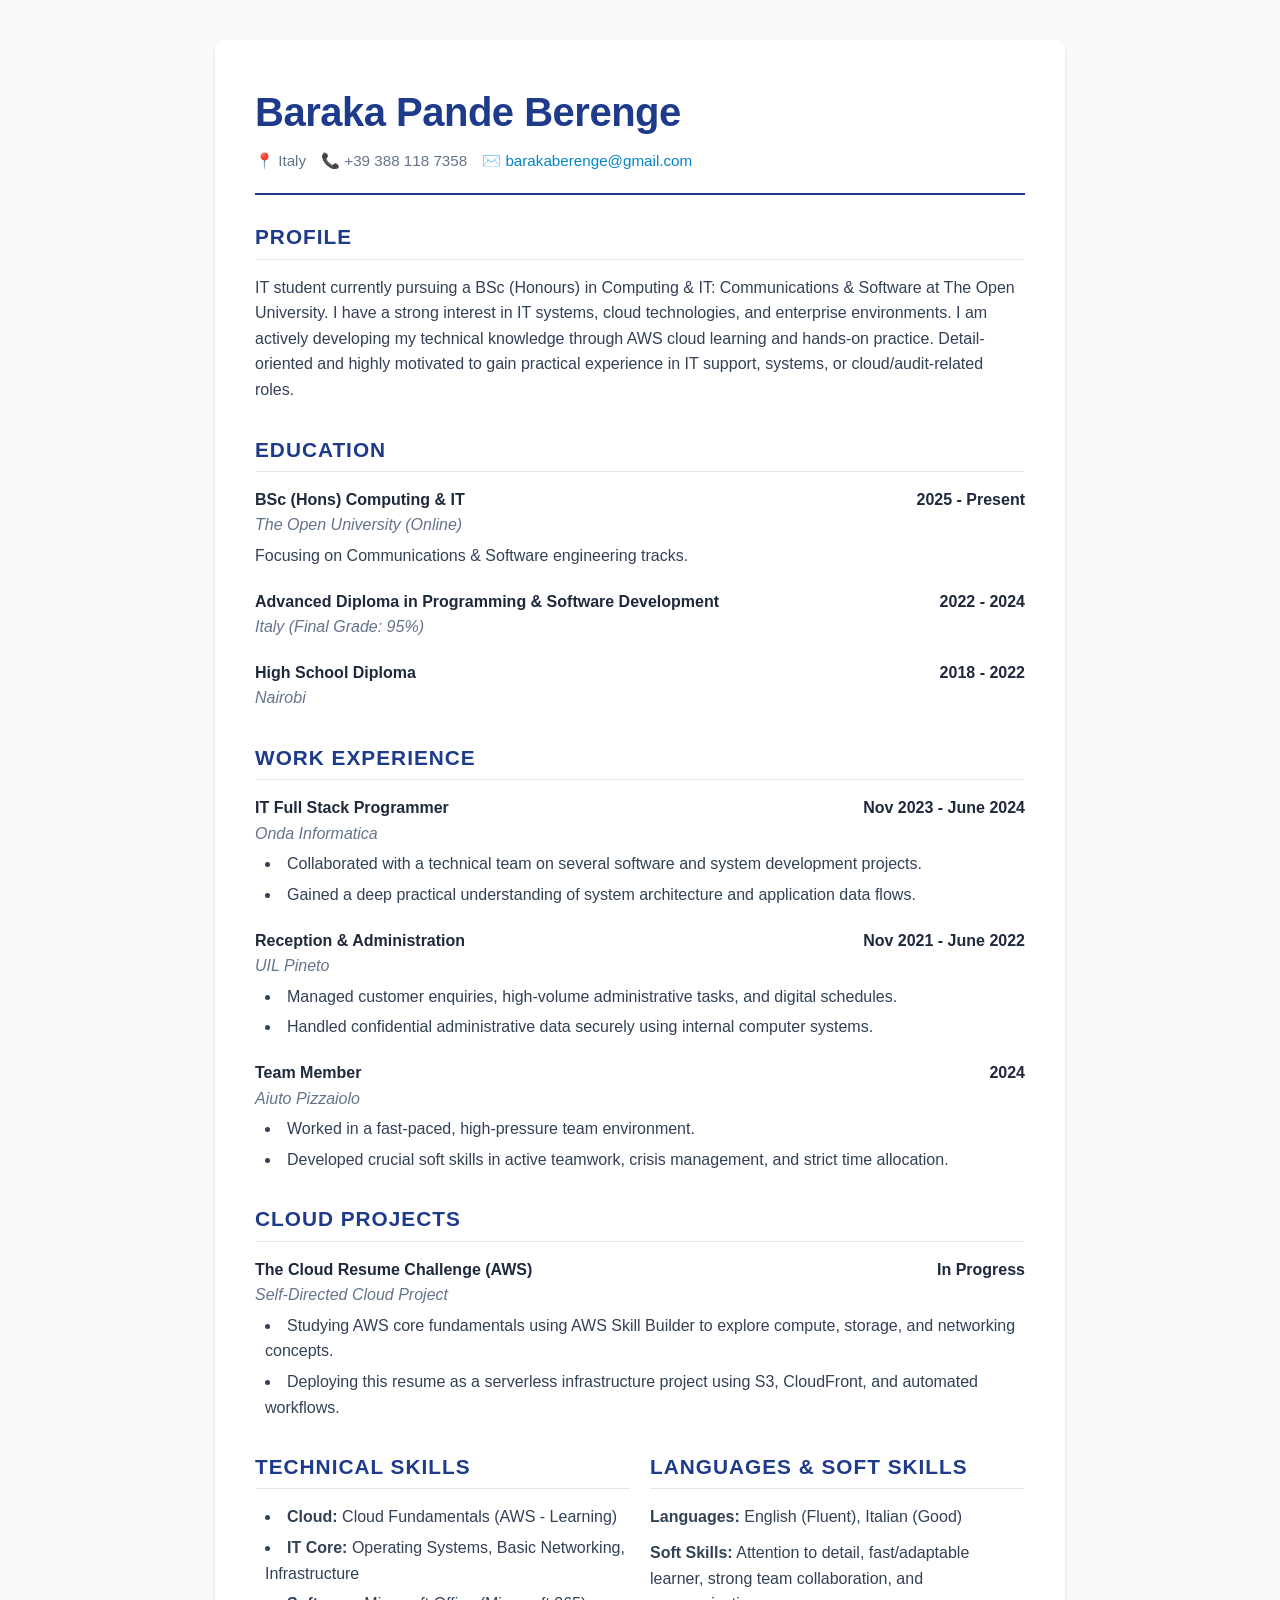
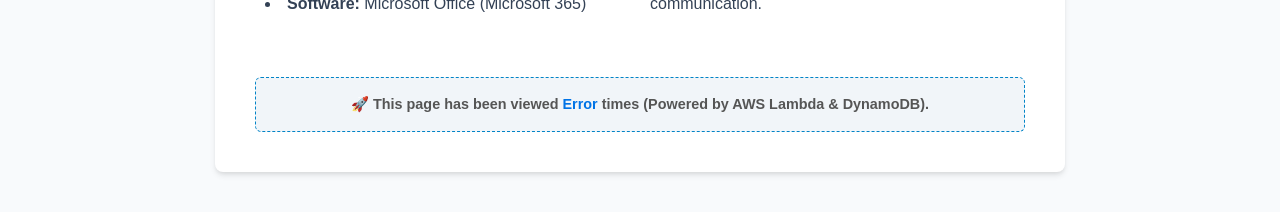
==== commit 8ab49efc: "Fixed HTML Id prob" ====
--- a/cv.html
+++ b/cv.html
@@ -313,10 +313,18 @@
           </div>
         </div>
       </section>
-
-      <div class="counter-box">
-        🚀 This page has been viewed <span id="counter">0</span> times (Powered
-        by AWS Lambda & DynamoDB).
+      <div
+        class="counter-box"
+        style="
+          text-align: center;
+          margin-top: 50px;
+          font-family: sans-serif;
+          color: #555;
+        "
+      >
+        🚀 This page has been viewed
+        <span id="counter" style="font-weight: bold; color: #0073e6">0</span>
+        times (Powered by AWS Lambda & DynamoDB).
       </div>
     </div>
 
